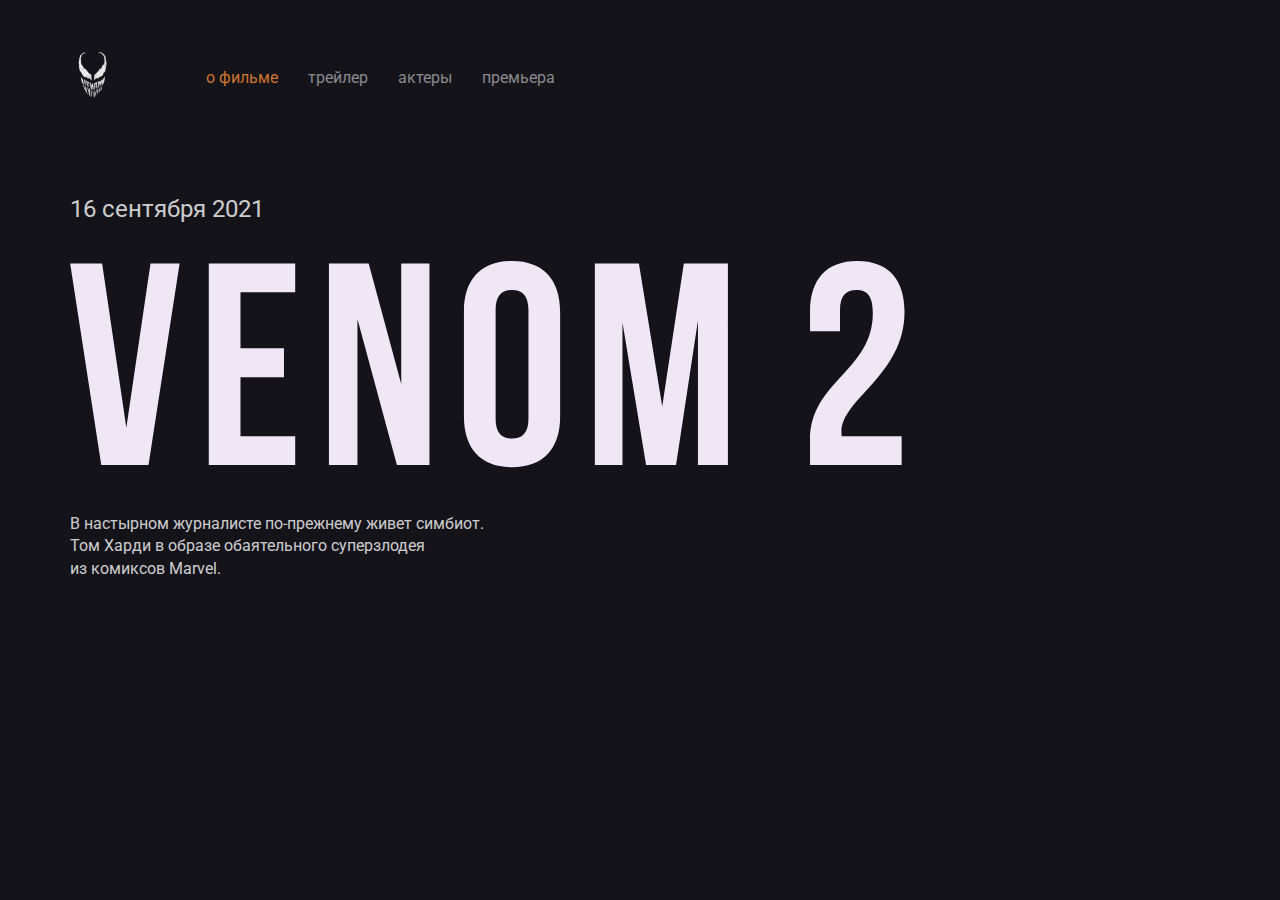
==== index.html @ 57d4ba3d "Day-01. Создана структура сайта, сверстана шапка сайта" ====
<!DOCTYPE html>
<html lang="ru">
	<head>
		<meta charset="UTF-8" />
		<meta http-equiv="X-UA-Compatible" content="IE=edge" />
		<meta name="viewport" content="width=device-width, initial-scale=1.0" />
		<title>Venom-2 Сайт о фильме</title>
		<link rel="preconnect" href="https://fonts.gstatic.com" />
		<link
			href="https://fonts.googleapis.com/css2?family=Roboto:wght@400;700&display=swap"
			rel="stylesheet"
		/>
		<link rel="stylesheet" href="css/normalize.css" />
		<link rel="stylesheet" href="css/style.css" />
	</head>

	<body>
		<div class="container">
			<header class="header">
				<a href="/" class="header__logo-link">
					<img
						width="46"
						height="71"
						src="img/header__logo-image.png"
						alt="logo-venom"
						class="header__logo-image"
					/>
				</a>
				<nav class="nav">
					<ul class="nav__menu">
						<li class="nav__item">
							<a href="about.html" class="nav__link nav__link_active"
								>о фильме</a
							>
						</li>
						<li class="nav__item">
							<a href="trailer.html" class="nav__link">трейлер</a>
						</li>
						<li class="nav__item">
							<a href="actors.html" class="nav__link">актеры</a>
						</li>
						<li class="nav__item">
							<a href="premier.html" class="nav__link">премьера</a>
						</li>
					</ul>
				</nav>
			</header>
			<div class="hero">
				<div class="hero__date">
					<span class="hero__span">16 сентября 2021</span>
					<img src="img/venom-2.svg" alt="logo: venom-2" class="hero__image" />
					<p class="hero__description">
						В настырном журналисте по-прежнему живет симбиот. Том Харди в образе
						обаятельного суперзлодея из&nbsp;комиксов Marvel.
					</p>
				</div>
				<!-- /.hero__date -->
			</div>
			<!-- /.hero -->
		</div>
		<!-- /.container -->
	</body>
</html>
---- css/style.css ----
body {
	background-color: #14131a;
	color: #ffffff;
	font-family: 'Roboto', sans-serif;
}
.container {
	max-width: 1140px;
	margin: auto;
}
.header {
	display: flex;
	align-items: center;
	padding-top: 40px;
	margin-bottom: 80px;
}
.header__logo-link {
	display: inline-block;
	margin-right: 50px;
}
/* .nav {
	margin: 0;
	padding: 0;
} */
.nav__menu {
	margin: 0;
	/* padding: 0; */
	list-style: none;
	display: flex;
}
.nav__link {
	text-decoration: none;
	color: rgba(255, 255, 255, 0.5);
	margin-right: 30px;
}
.nav__link_active {
	color: rgb(206, 117, 44);
}

.hero__span {
	display: block;
	font-size: 24px;
	line-height: 28px;
	color: rgba(255, 255, 255, 0.8);
	margin-bottom: 38px;
}
.hero__description {
	max-width: 423px;
	font-size: 16px;
	line-height: 140%;
	/* or 22px */

	color: rgba(255, 255, 255, 0.8);
	margin-top: 40px;
}
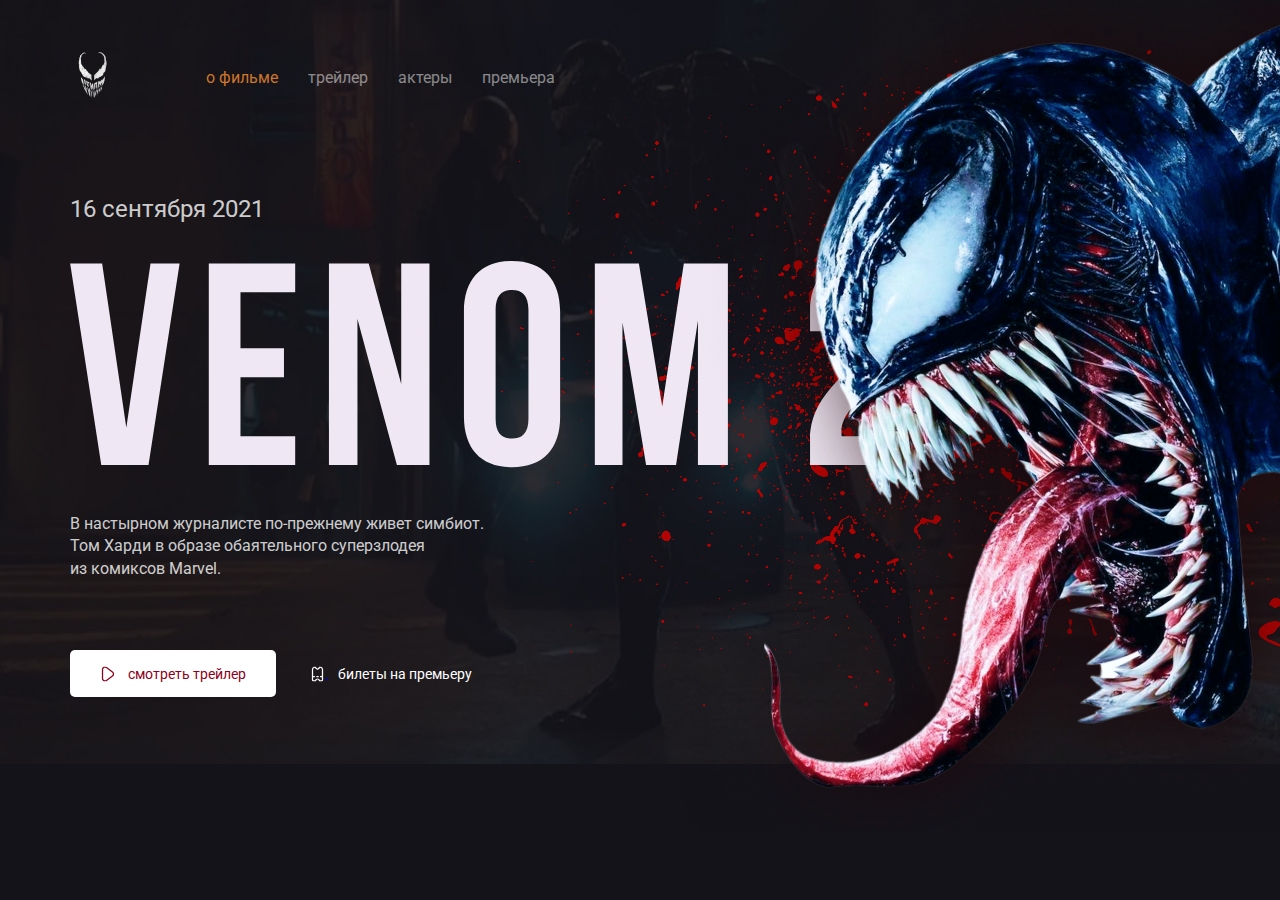
==== commit 9d9664ad: "day02.Добавлены кнопки и фоновые картинки" ====
--- a/index.html
+++ b/index.html
@@ -12,9 +12,10 @@
 		/>
 		<link rel="stylesheet" href="css/normalize.css" />
 		<link rel="stylesheet" href="css/style.css" />
+		<!-- <script src="js/main.js" defer></script> -->
 	</head>
 
-	<body>
+	<body class="blood">
 		<div class="container">
 			<header class="header">
 				<a href="/" class="header__logo-link">
@@ -55,9 +56,35 @@
 					</p>
 				</div>
 				<!-- /.hero__date -->
+				<div class="hero-buttons">
+					<button class="button hero-buttons__trailer hero-battons_active">
+						<img
+							width="15"
+							src="img/play-icon.svg"
+							alt="trailer-icon"
+							class="hero-buttons__icon"
+						/>
+						<span class="hero-buttons__text hero-battons_active"
+							>смотреть трейлер</span
+						>
+					</button>
+					<button class="button hero-buttons__ticket">
+						<a href="tickets.html">
+							<img
+								width="15"
+								src="img/tickets-icon.svg"
+								alt="tickets-icon"
+								class="hero-buttons__icon"
+							/>
+							<span class="hero-buttons__text">билеты на премьеру</span>
+						</a>
+					</button>
+				</div>
+				<!-- /.hero-buttons -->
 			</div>
 			<!-- /.hero -->
 		</div>
 		<!-- /.container -->
+		<img src="img/venom-pic.png" alt="venom-picture" class="venom-pic" />
 	</body>
 </html>
--- a/css/style.css
+++ b/css/style.css
@@ -52,3 +52,41 @@
 	color: rgba(255, 255, 255, 0.8);
 	margin-top: 40px;
 }
+.hero-buttons {
+	margin-top: 70px;
+}
+.hero-buttons__ticket {
+	background-color: rgba(255, 255, 255, 0);
+}
+.button {
+	font-size: 14px;
+	line-height: 16px;
+	padding: 15px 30px;
+	border: none;
+	border-radius: 5px;
+	text-decoration: none;
+	cursor: pointer;
+}
+.hero-buttons__icon,
+.hero-buttons__text {
+	display: inline-block;
+	vertical-align: middle;
+	color: #ffffff;
+}
+.hero-battons_active {
+	background-color: rgba(255, 255, 255, 1);
+	color: #8d0019;
+}
+.hero-buttons__text {
+	margin-left: 10px;
+}
+
+.venom-pic {
+	position: absolute;
+	top: 0;
+	right: 0;
+}
+.blood {
+	background: url('../img/blood.png') no-repeat top right,
+		#14131a url('../img/background.jpg') no-repeat center center;
+}
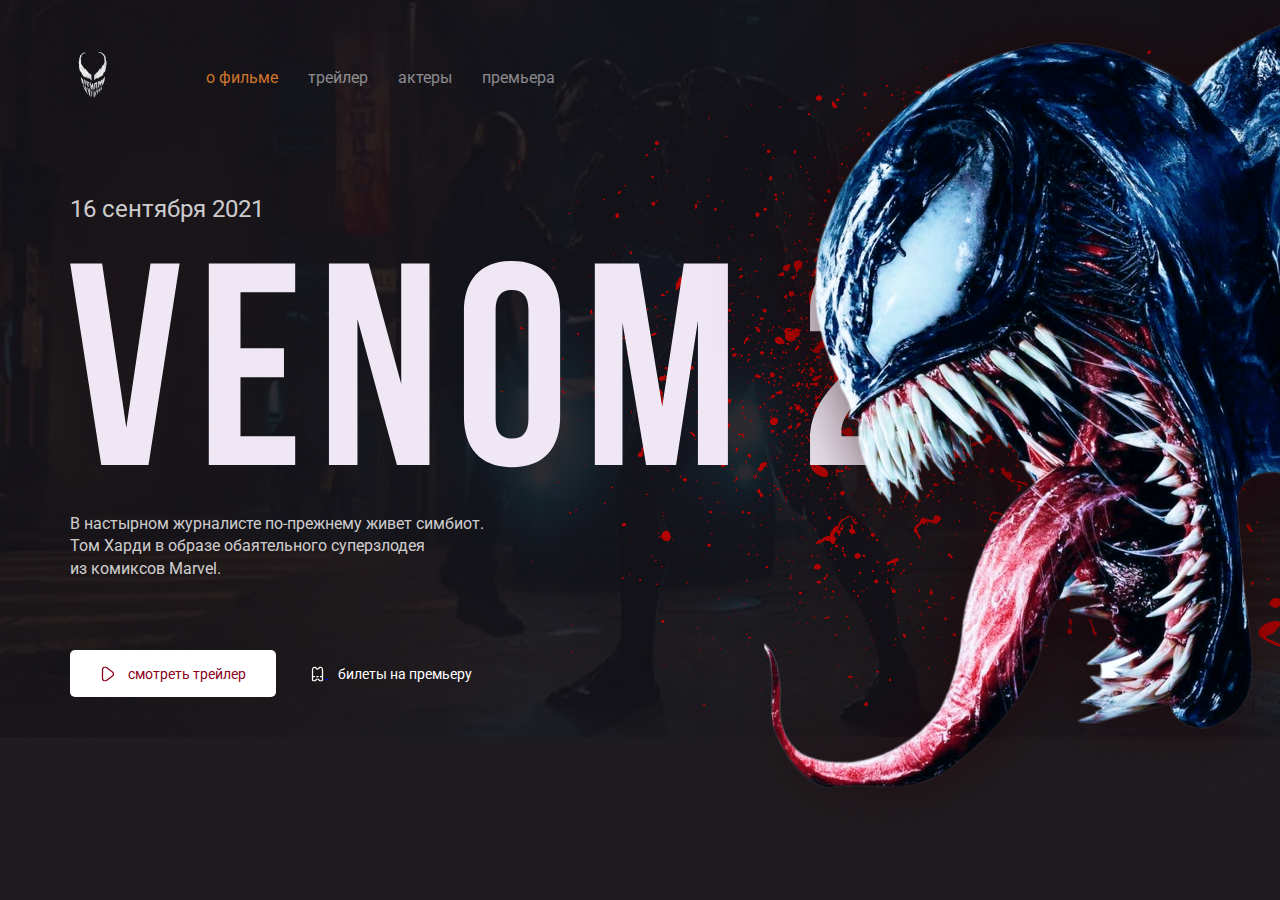
==== commit 12bfb313: "day-03. Сверстали вторую страницу" ====
--- a/index.html
+++ b/index.html
@@ -4,7 +4,7 @@
 		<meta charset="UTF-8" />
 		<meta http-equiv="X-UA-Compatible" content="IE=edge" />
 		<meta name="viewport" content="width=device-width, initial-scale=1.0" />
-		<title>Venom-2 Сайт о фильме</title>
+		<title>Главная. Venom-2</title>
 		<link rel="preconnect" href="https://fonts.gstatic.com" />
 		<link
 			href="https://fonts.googleapis.com/css2?family=Roboto:wght@400;700&display=swap"
--- a/css/style.css
+++ b/css/style.css
@@ -88,5 +88,89 @@
 }
 .blood {
 	background: url('../img/blood.png') no-repeat top right,
-		#14131a url('../img/background.jpg') no-repeat center center;
+		#1f1c20 url('../img/background.jpg') no-repeat center center / cover;
 }
+.no-blood {
+	background: #1f1c20 url('../img/background.jpg') no-repeat center center /
+		cover;
+}
+
+.content {
+	display: flex;
+}
+.col {
+	flex-basis: 50%;
+}
+.col-actors__title {
+	font-weight: bold;
+	font-size: 36px;
+	line-height: 42px;
+	color: rgba(255, 255, 255, 0.8);
+	margin-bottom: 20px;
+}
+.col-actors__text {
+	font-size: 16px;
+	line-height: 140%;
+	/* or 22px */
+	color: rgba(255, 255, 255, 0.8);
+	max-width: 423px;
+	margin-bottom: 30px;
+}
+.col-actors__subtitle {
+	font-weight: bold;
+	font-size: 16px;
+	line-height: 140%;
+	/* or 22px */
+	color: rgba(255, 255, 255, 0.8);
+	margin-bottom: 15px;
+}
+.col-actors__list,
+.col-producer__list {
+	list-style-type: none;
+	padding: 0;
+	line-height: 1.5;
+}
+
+.col-actors__list {
+	-webkit-column-count: 2;
+	-moz-column-count: 2;
+	column-count: 2;
+	-webkit-column-gap: 20px;
+	-moz-column-gap: 20px;
+	column-gap: 20px;
+	max-width: 350px;
+}
+.trailer {
+	width: 356px;
+	height: 205px;
+	background: url('../img/trailer.jpg') no-repeat center / contain;
+	border-radius: 5px;
+	display: flex; /*      */ /*                                                         */
+	align-items: center; /**/ /* выравнивает содержимое (кнопку play) по центру картинки */
+	justify-content: center; /*                                                         */
+	margin-top: 33px;
+}
+.trailer__button {
+	width: 45px;
+	height: 45px;
+	border-radius: 50%; /* */ /*                 */
+	padding: 15px 30px; /* */ /* Овальная кнопка */
+	display: flex; /*      */ /*                 */
+	justify-content: center; /*                 */
+}
+
+.col-producer {
+	display: flex;
+}
+.col-producer__poster {
+	border-radius: 5px;
+	margin-right: 30px;
+}
+.col-producer__subtitle {
+	margin-top: 0;
+	margin-bottom: 0;
+}
+.col-producer__list {
+	margin-top: 10px;
+	margin-bottom: 25px;
+}
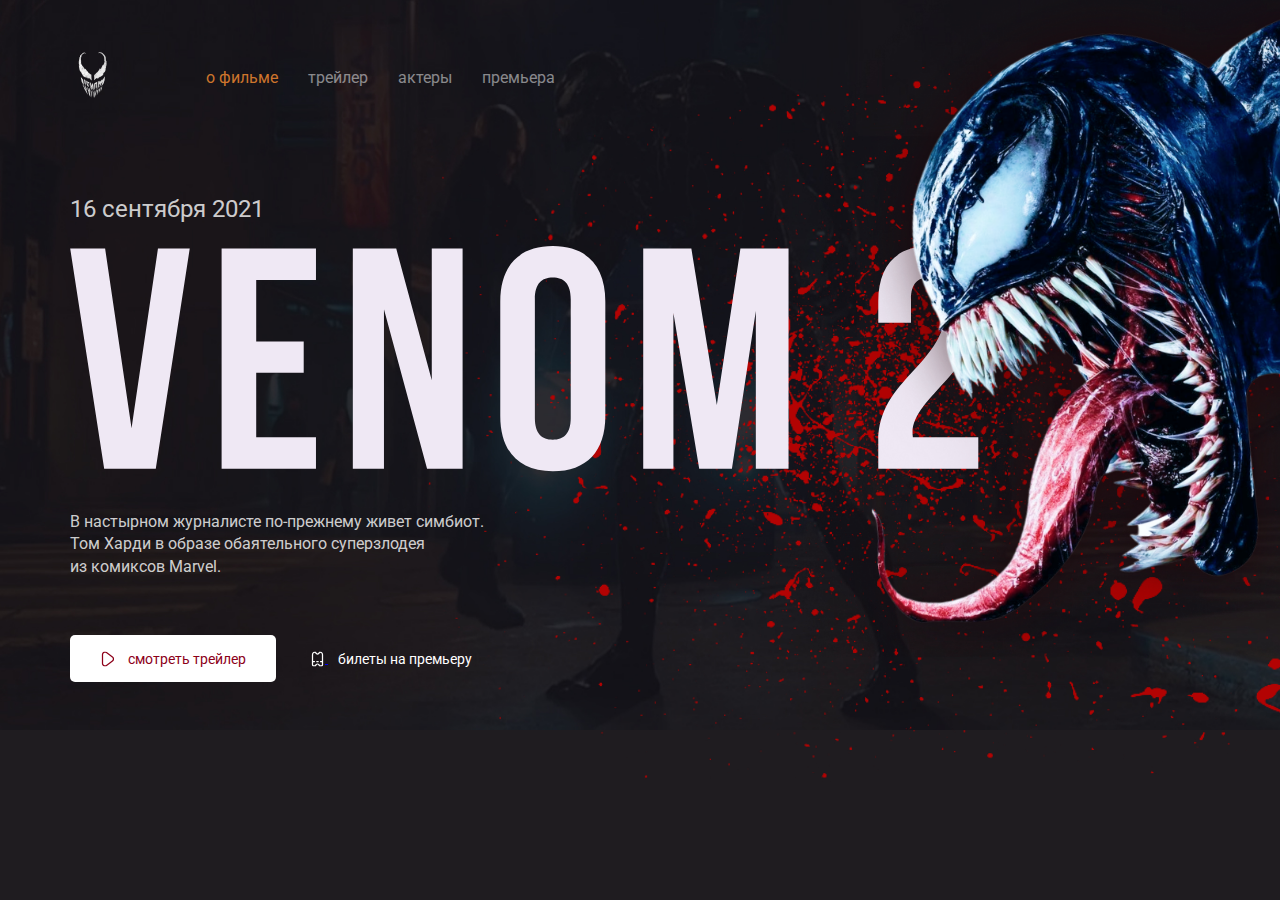
==== commit 330dbf9e: "Day-4. Адаптивность" ====
--- a/index.html
+++ b/index.html
@@ -28,6 +28,14 @@
 					/>
 				</a>
 				<nav class="nav">
+					<button class="nav-burger">
+						<span class="nav-burger__text">Меню</span>
+						<img
+							src="img/burger-menu__icon.svg"
+							alt="Burger icon"
+							class="nav-burger__icon"
+						/>
+					</button>
 					<ul class="nav__menu">
 						<li class="nav__item">
 							<a href="about.html" class="nav__link nav__link_active"
@@ -56,31 +64,39 @@
 					</p>
 				</div>
 				<!-- /.hero__date -->
-				<div class="hero-buttons">
-					<button class="button hero-buttons__trailer hero-battons_active">
-						<img
-							width="15"
-							src="img/play-icon.svg"
-							alt="trailer-icon"
-							class="hero-buttons__icon"
-						/>
-						<span class="hero-buttons__text hero-battons_active"
-							>смотреть трейлер</span
+				<div class="button-container">
+					<div class="hero-buttons">
+						<button
+							class="
+								button
+								hero-buttons__item hero-buttons__trailer
+								hero-battons_active
+							"
 						>
-					</button>
-					<button class="button hero-buttons__ticket">
-						<a href="tickets.html">
 							<img
 								width="15"
-								src="img/tickets-icon.svg"
-								alt="tickets-icon"
+								src="img/play-icon.svg"
+								alt="trailer-icon"
 								class="hero-buttons__icon"
 							/>
-							<span class="hero-buttons__text">билеты на премьеру</span>
-						</a>
-					</button>
+							<span class="hero-buttons__text hero-battons_active"
+								>смотреть трейлер</span
+							>
+						</button>
+						<button class="button hero-buttons__item hero-buttons__ticket">
+							<a href="tickets.html">
+								<img
+									width="15"
+									src="img/tickets-icon.svg"
+									alt="tickets-icon"
+									class="hero-buttons__icon"
+								/>
+								<span class="hero-buttons__text">билеты на премьеру</span>
+							</a>
+						</button>
+					</div>
+					<!-- /.hero-buttons -->
 				</div>
-				<!-- /.hero-buttons -->
 			</div>
 			<!-- /.hero -->
 		</div>
--- a/css/style.css
+++ b/css/style.css
@@ -3,9 +3,21 @@
 	color: #ffffff;
 	font-family: 'Roboto', sans-serif;
 }
+img {
+	/* max-width: 100%; */
+}
 .container {
 	max-width: 1140px;
+	width: 90%; /* При уменьшении ширины экрана это устраняет =прилипание= контента 
+	к левому краю экрана */
 	margin: auto;
+}
+.venom-pic {
+	position: absolute;
+	top: 0;
+	right: 0;
+	max-width: 728px;
+	width: 45%;
 }
 .header {
 	display: flex;
@@ -17,10 +29,11 @@
 	display: inline-block;
 	margin-right: 50px;
 }
-/* .nav {
-	margin: 0;
-	padding: 0;
-} */
+.nav {
+	display: flex;
+	/* margin: 0;
+	padding: 0; */
+}
 .nav__menu {
 	margin: 0;
 	/* padding: 0; */
@@ -41,19 +54,24 @@
 	font-size: 24px;
 	line-height: 28px;
 	color: rgba(255, 255, 255, 0.8);
-	margin-bottom: 38px;
+	margin-bottom: 2%;
+	/* margin-bottom: 38px; */
+}
+.hero__image {
+	width: 80%;
 }
 .hero__description {
 	max-width: 423px;
 	font-size: 16px;
 	line-height: 140%;
 	/* or 22px */
-
-	color: rgba(255, 255, 255, 0.8);
-	margin-top: 40px;
+	color: rgba(255, 255, 255, 0.8);
+	margin-top: 3%;
+	/* margin-top: 40px; */
 }
 .hero-buttons {
-	margin-top: 70px;
+	/* margin-top: 70px; */
+	margin-top: 5%;
 }
 .hero-buttons__ticket {
 	background-color: rgba(255, 255, 255, 0);
@@ -81,14 +99,9 @@
 	margin-left: 10px;
 }
 
-.venom-pic {
-	position: absolute;
-	top: 0;
-	right: 0;
-}
 .blood {
-	background: url('../img/blood.png') no-repeat top right,
-		#1f1c20 url('../img/background.jpg') no-repeat center center / cover;
+	background: url('../img/blood.png') no-repeat top right / 70%,
+		url('../img/background.jpg') no-repeat center center / cover, #1f1c20;
 }
 .no-blood {
 	background: #1f1c20 url('../img/background.jpg') no-repeat center center /
@@ -165,6 +178,7 @@
 .col-producer__poster {
 	border-radius: 5px;
 	margin-right: 30px;
+	margin-bottom: 5%;
 }
 .col-producer__subtitle {
 	margin-top: 0;
@@ -174,3 +188,84 @@
 	margin-top: 10px;
 	margin-bottom: 25px;
 }
+.nav-burger {
+	display: flex;
+	display: none;
+	background-color: #14131a;
+	padding: 0;
+	border: none;
+	align-items: center;
+	cursor: pointer;
+}
+.nav-burger__icon {
+	margin-left: 11px;
+}
+.nav-burger__text {
+	color: #fff;
+}
+
+@media (max-width: 1024px) {
+	.hero {
+		margin-top: 7%;
+	}
+	.header {
+		margin-bottom: 4%;
+	}
+	.content {
+		flex-direction: column;
+		margin-bottom: 5%;
+	}
+	.col {
+		margin-bottom: 5%;
+	}
+	.col-producer {
+		flex-direction: column;
+	}
+	.col-producer__poster {
+		margin-right: 0;
+	}
+}
+
+@media (max-width: 768px) {
+	.blood {
+		background: #14131a;
+	}
+	.venom-pic {
+		top: 10%;
+		width: 40%;
+	}
+}
+
+@media (max-width: 590px) {
+	.header {
+		/* width: 95%; */
+		justify-content: space-between;
+	}
+	.nav__menu {
+		display: none;
+	}
+	.nav-burger {
+		display: flex;
+		justify-self: right;
+		/* display: none;
+	background-color: #14131a;
+	padding: 0;
+	border: none;
+	align-items: center; */
+	}
+	.hero-buttons__item {
+		align-self: center;
+	}
+	/* .venom-pic {
+		top: 10%;
+	} */
+	.hero {
+		text-align: center;
+	}
+	.hero-buttons {
+		display: flex;
+		flex-direction: column;
+		justify-content: center;
+		align-items: center;
+	}
+}
